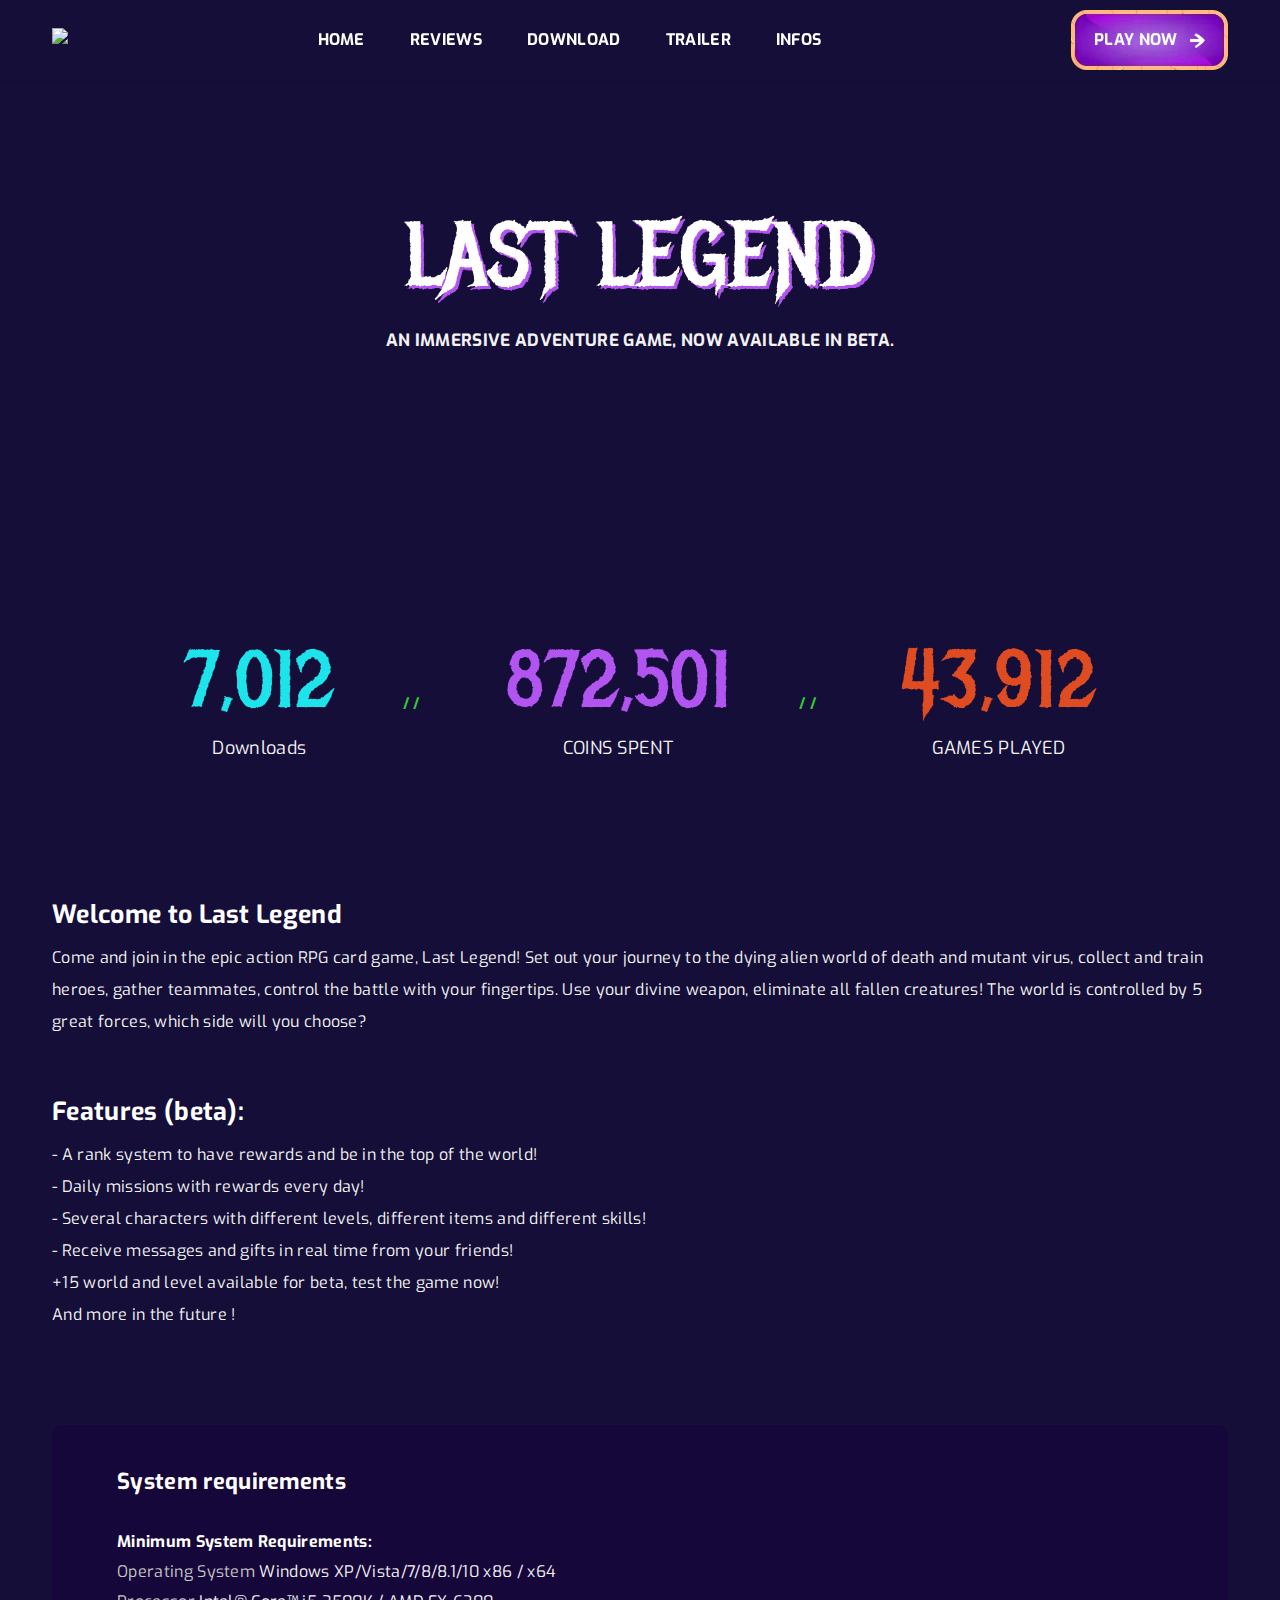
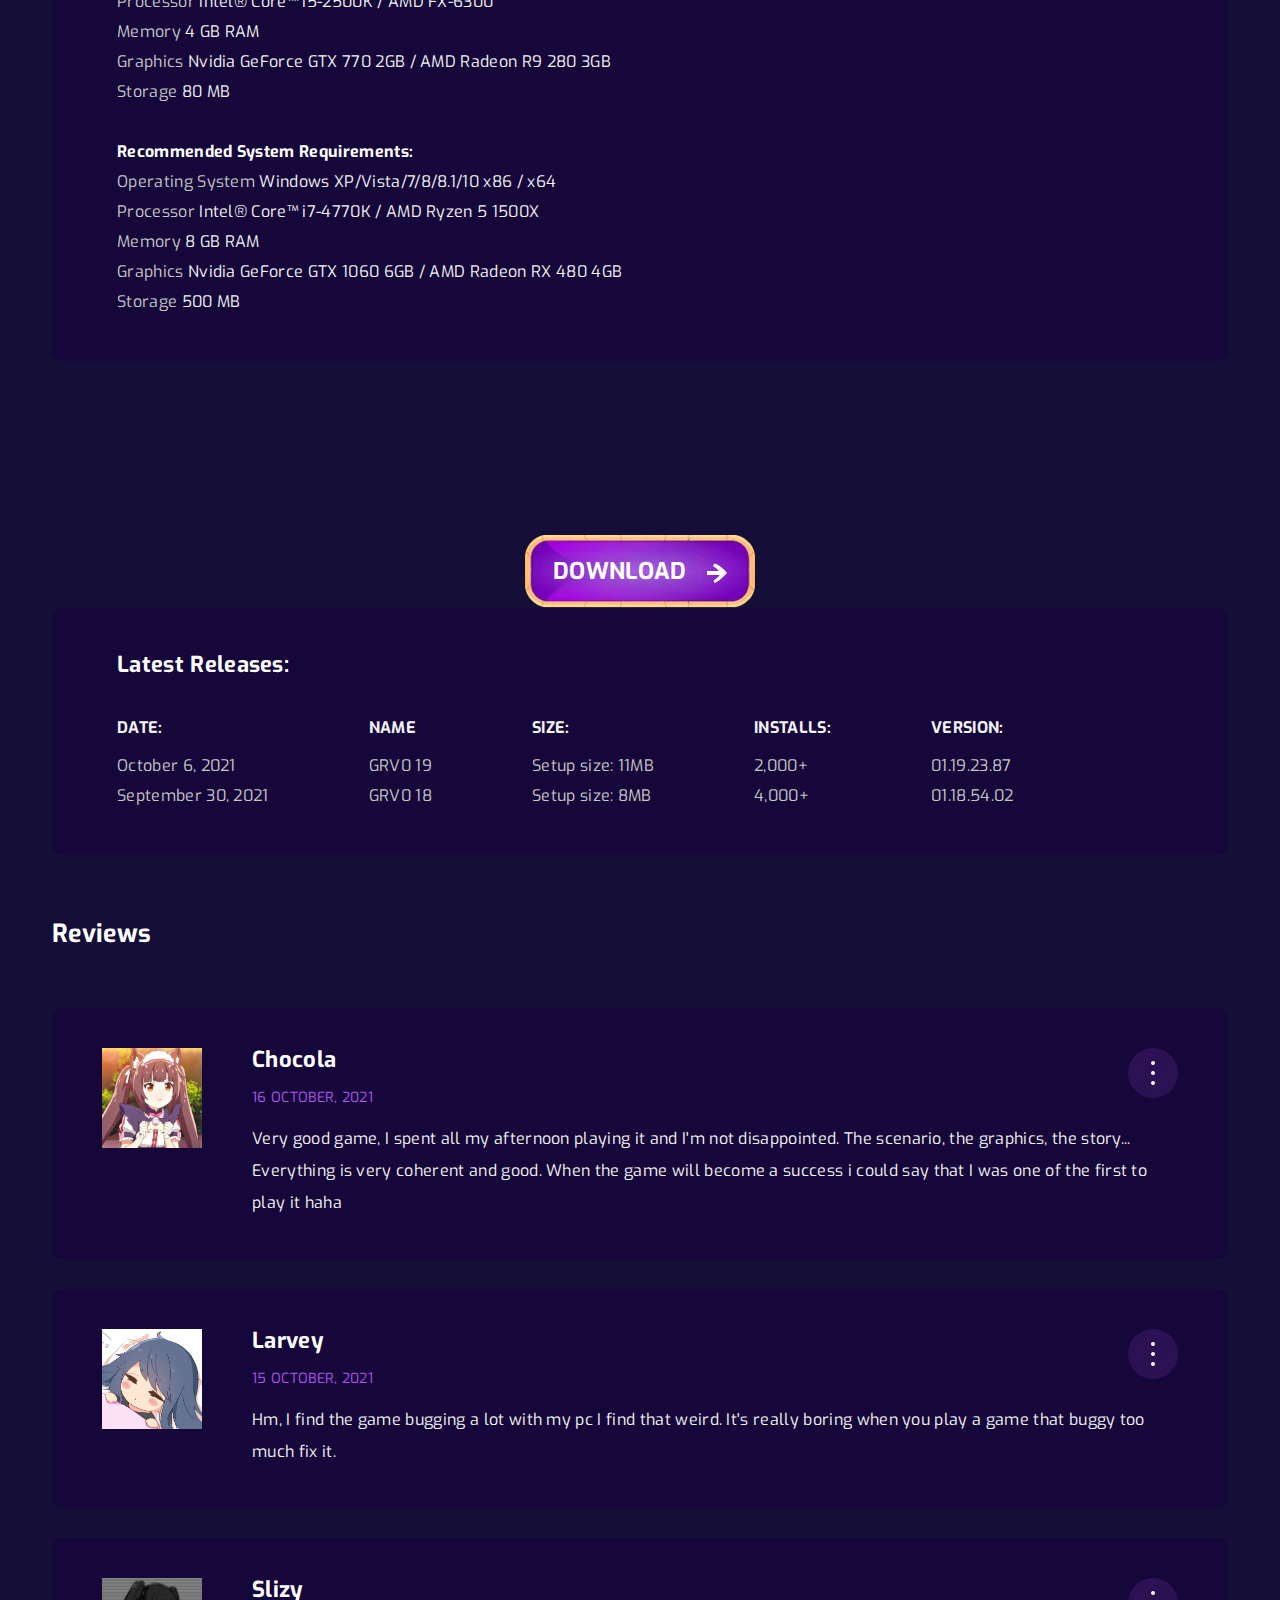
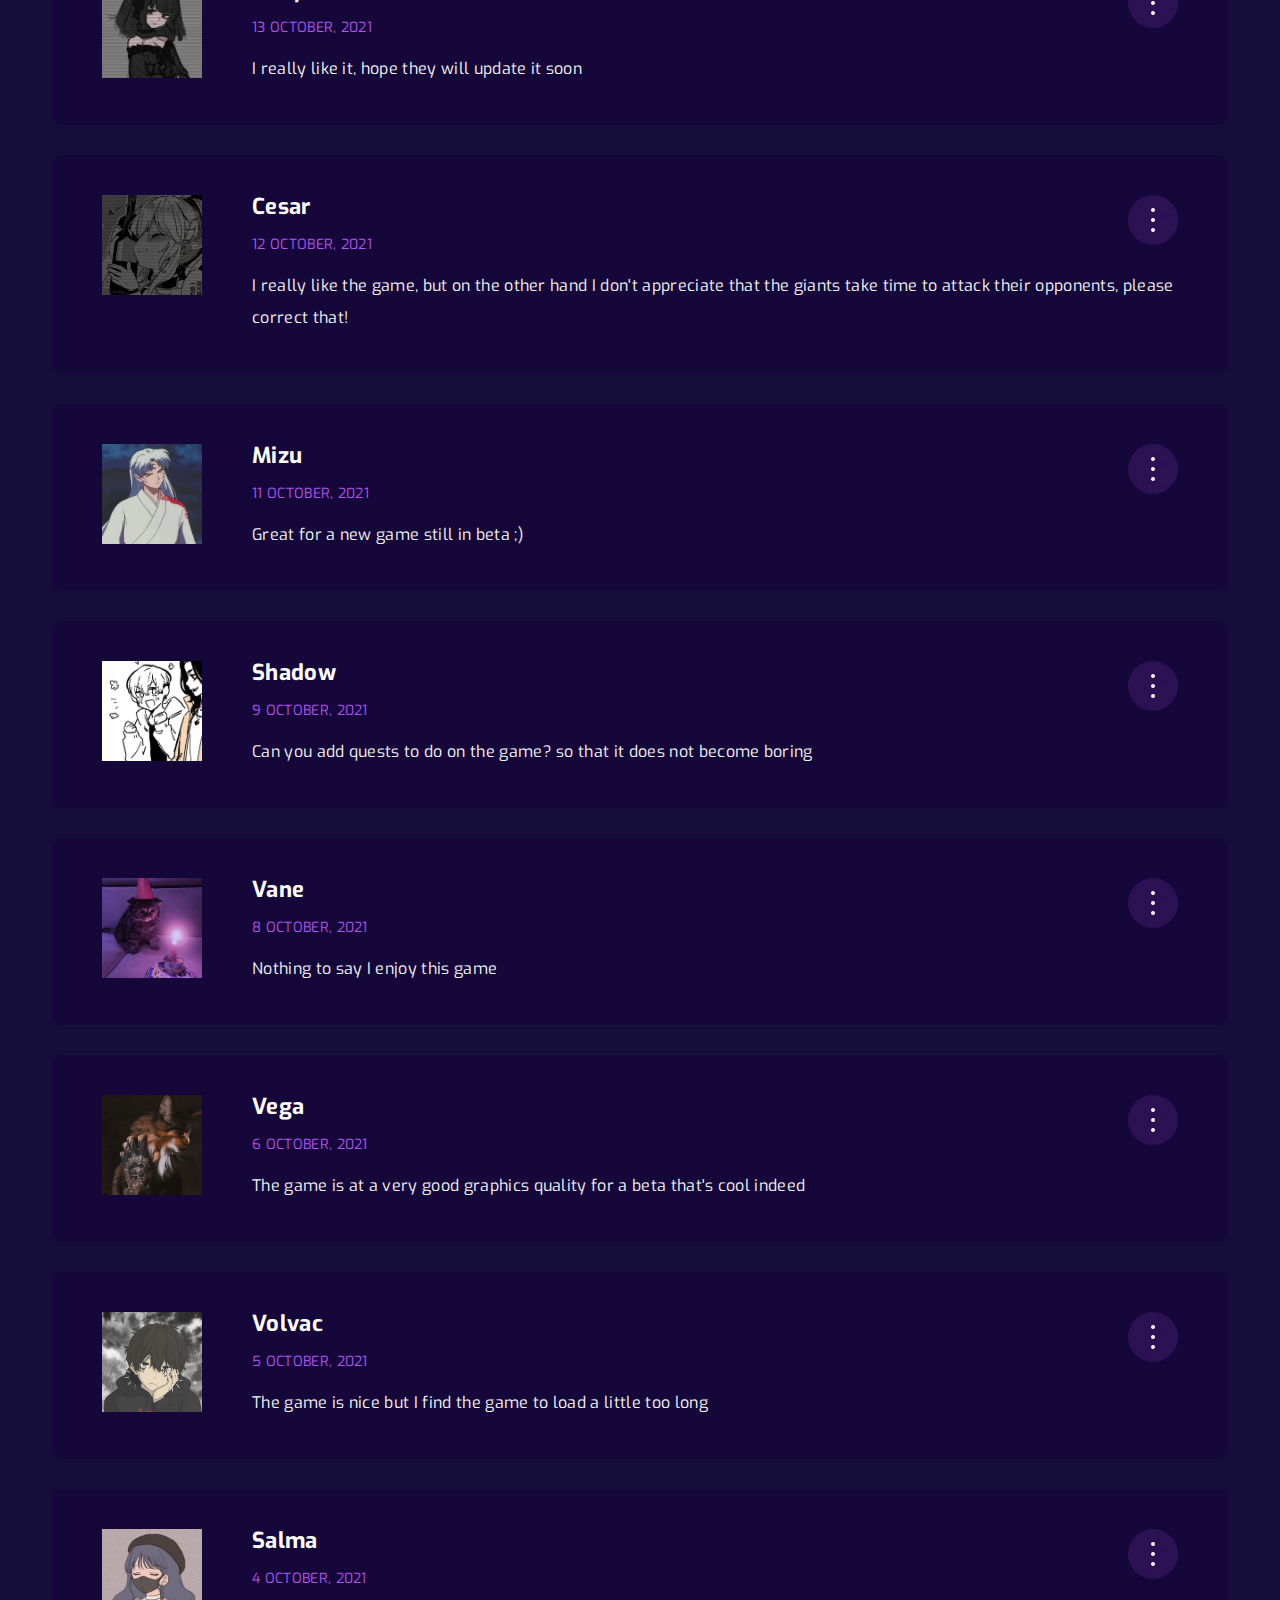
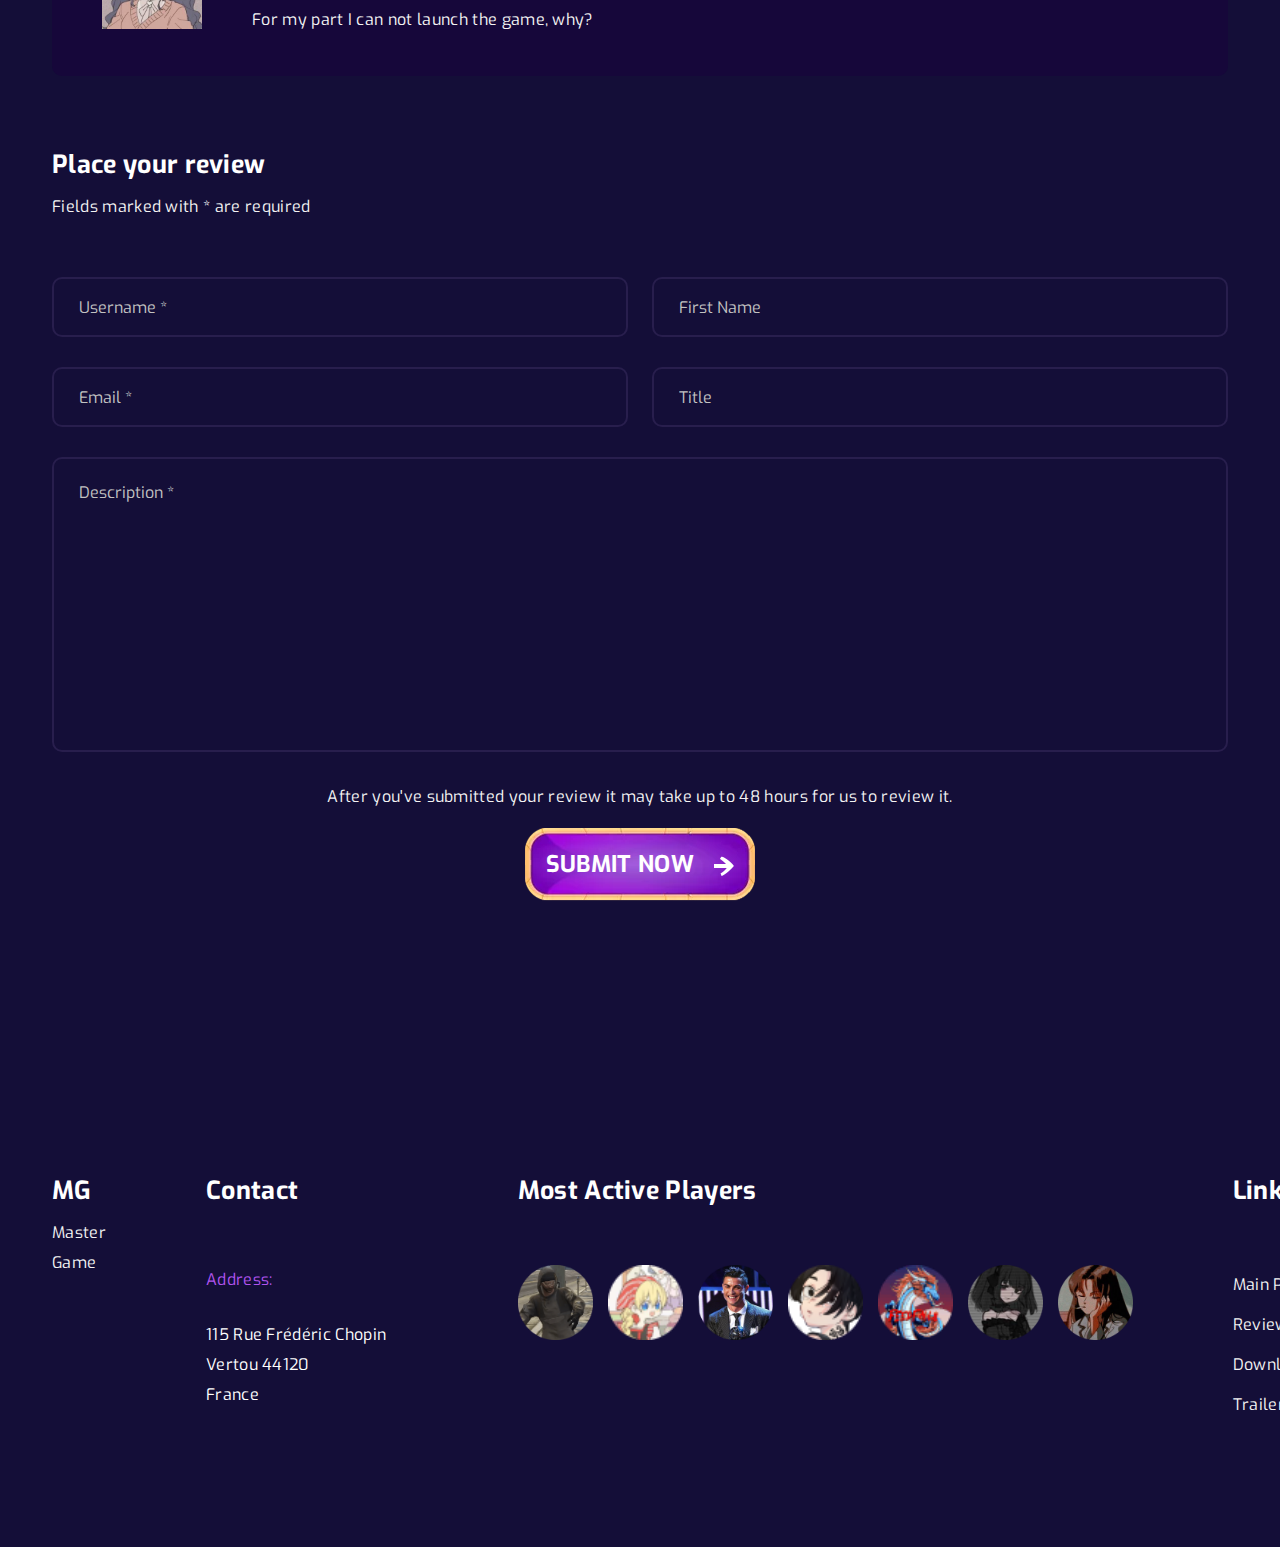
==== index.html @ 12b8ecf0 "new's commit" ====
﻿<html class="js sizes customelements history pointerevents postmessage webgl websockets cssanimations csscolumns csscolumns-width csscolumns-span csscolumns-fill csscolumns-gap csscolumns-rule csscolumns-rulecolor csscolumns-rulestyle csscolumns-rulewidth csscolumns-breakbefore csscolumns-breakafter csscolumns-breakinside flexbox picture srcset webworkers sizes customelements history pointerevents postmessage webgl websockets cssanimations csscolumns csscolumns-width csscolumns-span csscolumns-fill csscolumns-gap csscolumns-rule csscolumns-rulecolor csscolumns-rulestyle csscolumns-rulewidth csscolumns-breakbefore csscolumns-breakafter csscolumns-breakinside flexbox picture srcset webworkers sizes customelements history pointerevents postmessage webgl websockets cssanimations csscolumns csscolumns-width csscolumns-span csscolumns-fill csscolumns-gap csscolumns-rule csscolumns-rulecolor csscolumns-rulestyle csscolumns-rulewidth csscolumns-breakbefore csscolumns-breakafter csscolumns-breakinside flexbox picture srcset webworkers" lang="en"><head>
    <meta charset="utf-8">
    <meta http-equiv="x-ua-compatible" content="ie=edge">
    <title>Last Legend - Main Page</title>
    <meta name="description" content="Welcome to Last Legend
Come and join in the epic action RPG card game, Last Legend! Set out your journey to the dying alien world of death and mutant virus, collect and train heroes, gather teammates, control the battle with your fingertips. Use your divine weapon, eliminate all fallen creatures! The world is controlled by 5 great forces, which side will you choose?">
    <meta name="viewport" content="width=device-width, initial-scale=1">

    <meta property="og:image" content="https://media.discordapp.net/attachments/901832254320410654/902555908888997898/41d92d5fbb1b094a80dccaba1220e885.png">
    <link rel="shortcut icon" href="assets/img/last legend.png" type="image/png">
    <meta content="summary_large_image" name="twitter:card">
    <meta content="https://media.discordapp.net/attachments/901832254320410654/902555908888997898/41d92d5fbb1b094a80dccaba1220e885.png" property="twitter:image">
    <meta content="@CornLover" property="twitter:creator">
    <meta content="https://last-legend.com" name="twitter:url">

    <link rel="preconnect" href="https://fonts.googleapis.com/">
    <link rel="preconnect" href="https://fonts.gstatic.com/" crossorigin="">
    <link href="https://fonts.googleapis.com/css2?family=Exo:ital,wght@0,100;0,200;0,300;0,400;0,500;0,600;0,700;0,800;0,900;1,100;1,200;1,300;1,400;1,500;1,600;1,700;1,800;1,900&family=Metal+Mania&display=swap" rel="stylesheet">

    <link rel="stylesheet" href="assets\css\vendor\bootstrap.min.css">
    <link rel="stylesheet" href="assets\css\slick.css">
    <link rel="stylesheet" href="assets\css\icofont.min.css">
    <link rel="stylesheet" href="assets\css\animate.css">
    <link rel="stylesheet" href="assets\css\nice-select.css">
    <link rel="stylesheet" href="assets\css\magnific-popup.css">
    <link rel="stylesheet" href="assets\css\style.css">
</head>

<body class="body__bg" data-bgimg="assets/img/bg/body-bg2.webp" style="background-image: url(&quot;assets/img/bg/body-bg2.webp&quot;);">
   
  
     <!--offcanvas menu area start-->
     <div class="body_overlay">
                
    </div>
    <div class="offcanvas_menu">
        <div class="container">
            <div class="row">
                <div class="col-12">
                    <div class="offcanvas_menu_wrapper">
                        <div class="canvas_close">
                            <a href="javascript:void(0)"><i class="icofont-close"></i></a>  
                        </div>
                        <div id="menu" class="text-left ">
                            <ul class="offcanvas_main_menu">
                                <li class="menu-item-has-children active">
                                    <a href="index.html">Home</a>
                                </li>
                                <li class="menu-item-has-children active">
                                    <a href="index.html#reviews">Reviews</a>
                                </li>
                                <li class="menu-item-has-children active">
                                    <a href="index.html#download">Download</a>
                                </li>
                                <li class="menu-item-has-children active">
                                    <a href="index.html#trailer">Trailer</a>
                                </li>
                                <li class="menu-item-has-children active">
                                    <a href="index.html#footer">Contact Us</a>
                                </li>
                            </ul>
                        </div>
                    </div>
                </div>
            </div>
        </div>
    </div>
    <!--offcanvas menu area end-->

    <!--header area start-->
    <header class="header_section header_transparent sticky-header sticky">
        <div class="container">
            <div class="row">
                <div class="col-12">
                    <div class="main_header d-flex justify-content-between align-items-center">
                        <div class="header_logo">
                            <h3 class="sticky_none" href="index.html"><img src="https://media.discordapp.net/attachments/901832254320410654/902601889315708998/MG-logo-C8D5AAF597-seeklogo_1.png"></h3>
                        </div>
                        <!--main menu start-->
                        <div class="main_menu d-none d-lg-block"> 
                            <nav>  
                                <ul class="d-flex">
                                    <li><a href="index.html">Home</a></li> 
                                    <li><a href="index.html#reviews">Reviews</a></li> 
                                    <li><a href="index.html#download">Download</a></li> 
                                    <li><a href="index.html#trailer">Trailer</a></li> 
                                    <li><a href="index.html#footer">Infos</a></li>
                                </ul>  
                            </nav>
                        </div>
                        <!--main menu end-->
                        <div class="header_right_sidebar d-flex align-items-center">
                            <div class="sing_up_btn">
                                <a class="btn btn-link" href="index.html#download">PLAY NOW <img src="assets\img\icon\arrrow-icon2.webp" alt=""> </a>
                            </div>
                            <div class="canvas_open">
                                <a href="javascript:void(0)"><i class="icofont-navigation-menu"></i></a>
                            </div>
                        </div>
                    </div>
                </div>
            </div>
        </div>
    </header>
    <!--header area end-->

    <!-- breadcrumbs area start -->
    <div class="breadcrumbs_aree breadcrumbs_bg mb-140" data-bgimg="https://last-legend.com/assets/img/others/breadcrumbs-bg.webp" style="background-image: url(&quot;assets/img/others/breadcrumbs-bg.webp&quot;);">
        <div class="container">
            <div class="row">
                <div class="col-12">
                    <div class="breadcrumbs_text text-center">
                        <h1>Last Legend</h1>
                        <ul class="d-flex justify-content-center">
                            <li><p>An immersive adventure game, now available in beta.</p></li>
                        </ul>
                    </div>
                </div>
            </div>
        </div>
    </div>
    <!-- breadcrumbs area end -->
    
    <!-- page wrapper start -->
    <div class="page_wrapper">
        <!-- counterup section start -->
        <section class="counterup_section mb-130">
            <div class="container">
                <div class="row">
                    <div class="col-12">
                        <div class="counterup_inner d-flex justify-content-center">
                            <div class="single_counterup one">
                                <div class="counterup_text">
                                    <h2 class="counterup color2">7,012</h2>
                                    <span>Downloads</span>
                                </div>
                            </div>
                            <div class="single_counterup three">
                                <div class="counterup_text">
                                    <h2 class="counterup color4">872,501</h2>
                                    <span>COINS SPENT</span>
                                </div>
                            </div>
                            <div class="single_counterup two">
                                <div class="counterup_text">
                                    <h2 class="counterup color3">43,912</h2>
                                    <span>GAMES PLAYED</span>
                                </div>
                            </div>
                        </div>
                    </div>
                </div>
            </div>
        </section>
        <!-- counterup section end -->
        <!--game details section area start-->
        <section class="game_details_section mb-125">
            <div class="container">
                <div class="row">
                    <div class="col-12">
                        <div class="game_details_inner">
                            <div class="game_details_content top">
                                <h3 class="game_details_title">Welcome to Last Legend</h3>
                                <div class="game_details_desc">
                                    <p>Come and join in the epic action RPG card game, Last Legend! Set out your journey to the dying alien world of death and mutant virus, collect and train heroes, gather teammates, control the battle with your fingertips. Use your divine weapon, eliminate all fallen creatures! The world is controlled by 5 great forces, which side will you choose?
                                    </p>
                                    <br><h3>Features (beta):</h3>
                                        <p>
                                        - A rank system to have rewards and be in the top of the world! <br>
                                        
                                        - Daily missions with rewards every day! <br>
                                        
                                        - Several characters with different levels, different items and different skills! <br>
                                        
                                        - Receive messages and gifts in real time from your friends! <br>
                                        
                                        +15 world and level available for beta, test the game now! <br>
                                        
                                        And more in the future !<br></p>
                                    
                                </div>
                            </div>
                            
                        

                            <div class="game_details_content bottom">
                                
                                
                                <div id="trailer" class="comments_title">
                                <div class="game_details_content_step">
                                    <div class="gam_additional_information">
                                        <h3 class="additional_information_title">System requirements</h3>
                                    <div class="additional_information_text">
                                        <b>Minimum System Requirements:</b><p>
                                            <span>Operating System  </span>       Windows XP/Vista/7/8/8.1/10 x86 / x64<br>
                                            <span>Processor </span>      Intel® Core™ i5-2500K / AMD FX-6300<br>
                                            <span>Memory    </span>     4 GB RAM<br>
                                            <span>Graphics  </span>       Nvidia GeForce GTX 770 2GB / AMD Radeon R9 280 3GB<br>
                                            <span>Storage   </span>        80 MB<br></p>   
                                    </div><br>
                                    <div id="download" class="additional_information_text">
                                        <b>Recommended System Requirements:</b><p>
                                            <span>Operating System  </span>       Windows XP/Vista/7/8/8.1/10 x86 / x64<br>
                                            <span>Processor </span>      Intel® Core™ i7-4770K / AMD Ryzen 5 1500X<br>
                                            <span>Memory    </span>     8 GB RAM<br>
                                            <span>Graphics  </span>       Nvidia GeForce GTX 1060 6GB / AMD Radeon RX 480 4GB<br>
                                            <span>Storage   </span>        500 MB<br></p>   
                                    </div>
                                </div>
                            </div>
                        </div>

        <!-- gaming video section start -->
        <section class="gaming_video_section mb-118 wow fadeInUp" data-wow-delay="0.1s" data-wow-duration="1.1s" style="visibility: visible; animation-duration: 1.1s; animation-delay: 0.1s; animation-name: fadeInUp;">
            <div class="container">
                <div class="row">
                    <div class="col-12">
                        <div class="gaming_video_inner slick_navigation slick__activation slick-initialized slick-slider" data-slick="{
                            &quot;slidesToShow&quot;: 1,
                            &quot;slidesToScroll&quot;: 1,
                            &quot;arrows&quot;: true,
                            &quot;dots&quot;: false,
                            &quot;autoplay&quot;: false,
                            &quot;speed&quot;: 300,
                            &quot;infinite&quot;: true ,  
                            &quot;responsive&quot;:[ 
                            {&quot;breakpoint&quot;:500, &quot;settings&quot;: { &quot;slidesToShow&quot;: 1 } }  
                            ]                                                     
                        }"><div class="slick-list draggable"><div class="slick-track" style="opacity: 1; width: 1128px; transform: translate3d(0px, 0px, 0px);"><div class="slick-slide slick-current slick-active" data-slick-index="0" aria-hidden="false" style="width: 1128px;"><div><div class="gaming_video_thumb" style="width: 100%; display: inline-block;">
                                <img src="assets/img/bg/banner_legends.png" alt="">
                                <div class="gaming_video_paly_icon">
                                    <a class="video_popup" href="https://www.youtube.com/watch?v=NlqfMZGLpb4" tabindex="0"><img src="assets/img/others/play-btn.webp" alt=""></a>
                                </div>
                                <div class="live_streaming_text">
                                    <h3>Watch The Trailer</h3>
                                </div>
                            </div></div></div></div></div></div>
                </div>
            </div>
        </div></section>
        <!-- gaming video section end -->

        <ul class="d-flex justify-content-center">
            <div class="start_now_btn">
                <a class="btn btn-link" href="assets/download/InfinitysWorld_1.0.zip">DOWNLOAD <img src="assets\img\icon\arrrow-icon.webp" alt=""> </a>
            </div>
        </ul>     
                            
                            </div>
                            <div class="gam_additional_information">
                                <h3 class="additional_information_title">Latest Releases:</h3>
                                <div class="gam_additional_inner d-flex ">
                                    <div class="additional_information_text">
                                        <h4>Date:</h4>
                                        <span>October 6, 2021</span><br>
                                        <span>September 30, 2021</span>
                                    </div>
                                    <div class="additional_information_text">
                                        <h4>Name</h4>
                                        <span>GRV0 19</span><br>
                                        <span>GRV0 18</span>
                                    </div>
                                    <div class="additional_information_text">
                                        <h4>Size:</h4>
                                        <span>Setup size: 11MB</span><br>
                                        <span>Setup size: 8MB</span>
                                    </div>
                                    <div class="additional_information_text">
                                        <h4>Installs:</h4>
                                        <span>2,000+</span><br>
                                        <span>4,000+</span>
                                    </div>
                                    <div class="additional_information_text">
                                        <h4>Version:</h4>
                                        <span>01.19.23.87</span><br>
                                        <span>01.18.54.02</span>
                                    </div>
                                </div>
                            </div>
                        </div>
                        <div class="blog_comment_wrapper match_details_comment">
                            <div class="comments_box">
                                <div id="reviews" class="comments_title">
                                    <h3>Reviews</h3>
                                </div>
                                <div class="comment_list d-flex">
                                    <div class="comment_thumb">
                                        <img src="assets\img\Chocola.png" alt="">
                                    </div>
                                    <div class="comment_content">
                                        <a href="index.html#"> <img src="assets\img\others\dot-button.webp" alt=""> </a>
                                        <h3>Chocola</h3>
                                            <span>16 October, 2021</span>
                                        <p>Very good game, I spent all my afternoon playing it and I'm not disappointed. The scenario, the graphics, the story... Everything is very coherent and good. When the game will become a success i could say that I was one of the first to play it haha </p>
                                    </div>
                                </div>
                                <div class="comment_list d-flex">
                                    <div class="comment_thumb">
                                        <img src="assets\img\Larvey.png" alt="">
                                    </div>
                                    <div class="comment_content">
                                        <a href="index.html#"> <img src="assets\img\others\dot-button.webp" alt=""> </a>
                                        <h3>Larvey</h3>
                                            <span>15 October, 2021</span>
                                        <p>Hm, I find the game bugging a lot with my pc I find that weird. It's really boring when you play a game that buggy too much fix it.</p>
                                    </div>
                                </div>
                                <div class="comment_list d-flex">
                                    <div class="comment_thumb">
                                        <img src="assets\img\Slizy.png" alt="">
                                    </div>
                                    <div class="comment_content">
                                        <a href="index.html#"> <img src="assets\img\others\dot-button.webp" alt=""> </a>
                                        <h3>Slizy</h3>
                                            <span>13 October, 2021</span>
                                        <p>I really like it, hope they will update it soon</p>
                                    </div>
                                </div>
                                <div class="comment_list d-flex">
                                    <div class="comment_thumb">
                                        <img src="assets\img\Cesar.png" alt="">
                                    </div>
                                    <div class="comment_content">
                                        <a href="index.html#"> <img src="assets\img\others\dot-button.webp" alt=""> </a>
                                        <h3>Cesar</h3>
                                            <span>12 October, 2021</span>
                                        <p>I really like the game, but on the other hand I don't appreciate that the giants take time to attack their opponents, please correct that!</p>
                                    </div>
                                </div>
                                <div class="comment_list d-flex">
                                    <div class="comment_thumb">
                                        <img src="assets\img\Mizu.png" alt="">
                                    </div>
                                    <div class="comment_content">
                                        <a href="index.html#"> <img src="assets\img\others\dot-button.webp" alt=""> </a>
                                        <h3>Mizu</h3>
                                            <span>11 October, 2021</span>
                                        <p>Great for a new game still in beta ;)</p>
                                    </div>
                                </div>
                                <div class="comment_list d-flex">
                                    <div class="comment_thumb">
                                        <img src="assets\img\Shadow.png" alt="">
                                    </div>
                                    <div class="comment_content">
                                        <a href="index.html#"> <img src="assets\img\others\dot-button.webp" alt=""> </a>
                                        <h3>Shadow</h3>
                                            <span>9 October, 2021</span>
                                        <p>Can you add quests to do on the game? so that it does not become boring</p>
                                    </div>
                                </div>
                                <div class="comment_list d-flex">
                                    <div class="comment_thumb">
                                        <img src="assets\img\Vane.png" alt="">
                                    </div>
                                    <div class="comment_content">
                                        <a href="index.html#"> <img src="assets\img\others\dot-button.webp" alt=""> </a>
                                        <h3>Vane</h3>
                                            <span>8 October, 2021</span>
                                        <p>Nothing to say I enjoy this game</p>
                                    </div>
                                </div>
                                <div class="comment_list d-flex">
                                    <div class="comment_thumb">
                                        <img src="assets\img\Vega.png" alt="">
                                    </div>
                                    <div class="comment_content">
                                        <a href="index.html#"> <img src="assets\img\others\dot-button.webp" alt=""> </a>
                                        <h3>Vega</h3>
                                            <span>6 October, 2021</span>
                                        <p>The game is at a very good graphics quality for a beta that's cool indeed</p>
                                    </div>
                                </div>
                                <div class="comment_list d-flex">
                                    <div class="comment_thumb">
                                        <img src="assets\img\Volvac.png" alt="">
                                    </div>
                                    <div class="comment_content">
                                        <a href="index.html#"> <img src="assets\img\others\dot-button.webp" alt=""> </a>
                                        <h3>Volvac</h3>
                                            <span>5 October, 2021</span>
                                        <p>The game is nice but I find the game to load a little too long</p>
                                    </div>
                                </div>
                                <div class="comment_list d-flex">
                                    <div class="comment_thumb">
                                        <img src="assets\img\Salma.png" alt="">
                                    </div>
                                    <div class="comment_content">
                                        <a href="index.html#"> <img src="assets\img\others\dot-button.webp" alt=""> </a>
                                        <h3>Salma</h3>
                                            <span>4 October, 2021</span>
                                        <p>For my part I can not launch the game, why?</p>
                                    </div>
                                </div>
                            </div>
                            <div class="comments_form">
                                <div class="comments_title">
                                    <h3>Place your review</h3>
                                    <p>Fields marked with * are required</p>
                                </div>
                                <div class="comments_form_inner">
                                    <form action="index.html#">
                                        <div class="row">
                                            <div class="col-lg-6 col-md-6">
                                                <div class="comments_form_input">
                                                    <input placeholder="Username *" type="text">
                                                </div>
                                            </div>
                                            <div class="col-lg-6 col-md-6">
                                                <div class="comments_form_input">
                                                    <input placeholder="First Name" type="text">
                                                </div>
                                            </div> 
                                            <div class="col-lg-6 col-md-6">
                                                <div class="comments_form_input">
                                                    <input placeholder="Email *" type="text">
                                                </div>
                                            </div>
                                            <div class="col-lg-6 col-md-6">
                                                <div class="comments_form_input">
                                                    <input placeholder="Title" type="text">
                                                </div>
                                            </div>
                                            <div class="col-12">
                                                <div class="comments_form_input">
                                                    <textarea placeholder="Description *"></textarea>
                                                </div>
                                            </div> 
                                        </div>
                                        <div class="comments_submit_btn text-center">
                                            <p>After you've submitted your review it may take up to 48 hours for us to review it.</p>
                                            <a class="btn btn-link" href="https://gmail.com">SUBMIT NOW <img src="assets\img\icon\arrrow-icon.webp" alt=""> </a>
                                        </div>
                                    </form> 
                                </div>  
                            </div>   
                        </div> 

                    </div>
                </div>
            </div>
        </section>
        <!--game details section area end-->

        

        <!-- gaming update section start -->
        <section class="gaming_update_section">
            <div class="container">
                <div class="row">
                    
                    </div>
                </div>
            </section></div>
        
        <!-- gaming update section end -->

    
    <!-- page wrapper end -->

    <!--footer area start-->
    <footer id="footer" class="footer_widgets">
        <div class="main_footer">
            <div class="container">
                <div class="row">
                    <div class="col-12">
                        <div class="main_footer_inner d-flex">
                            <div class="footer_widget_list">
                                <div class="footer_logo">
                                    <h3 href="#">MG</h3>
                                    <p>Master Game</p>
                                </div>
                            </div>
                            <div class="footer_widget_list contact">
                                <h3>Contact</h3>
                                <div class="footer_contact_info_list">
                                    <span>Address:</span>
                                    <p></p>115 Rue Frédéric Chopin<br>
                                    Vertou 44120<br>
                                    France
                                    <p></p>
                                </div>
                            </div>
                            <div class="footer_widget_list">
                                <h3>Most Active Players</h3>
                                <div class="footer_winners_gallery">
                                    <div class="footer_winners_list d-flex">
                                        <div class="footer_winners_thumb">
                                            <a href="index-1.html"><img src="assets\img\Active\Franky.png" alt=""></a>
                                        </div>
                                        <div class="footer_winners_thumb">
                                            <a href="index-1.html"><img src="assets\img\Active\Lyxse.png" alt=""></a>
                                        </div>
                                        <div class="footer_winners_thumb">
                                            <a href="index-1.html"><img src="assets\img\Active\Ronald.png" alt=""></a>
                                        </div>
                                        <div class="footer_winners_thumb">
                                            <a href="index-1.html"><img src="assets\img\Active\SamP.png" alt=""></a>
                                        </div>
                                        <div class="footer_winners_thumb">
                                            <a href="index-1.html"><img src="assets\img\Active\Skyler.png" alt=""></a>
                                        </div>
                                        <div class="footer_winners_thumb">
                                            <a href="index-1.html"><img src="assets\img\Active\Slizy.png" alt=""></a>
                                        </div>
                                        <div class="footer_winners_thumb">
                                            <a href="index-1.html"><img src="assets\img\Active\Weak.png" alt=""></a>
                                        </div>
                                    </div>
                                    
                                </div>
                            </div>
                            <div class="footer_widget_list footer_list_menu">
                                <h3>Links</h3>
                                <div class="footer_menu">
                                    <ul>
                                        <li><a href="index-1.html">Main Page</a></li>
                                        <li><a href="index-1.html#reviews">Reviews</a></li>
                                        <li><a href="index-1.html#download">Downloads</a></li>
                                        <li><a href="index-1.html#trailer">Trailer</a></li>
                                    </ul>
                                </div>
                            </div>
                        </div>
                    </div> 
                </div>
            </div>
        </div>
    </footer>
    <!--footer area end-->

   
<!-- JS
============================================ -->
<!--modernizr min js here-->
<script src="assets\js\vendor\modernizr-3.7.1.min.js"></script>

<!-- Vendor JS -->
<script src="assets\js\vendor\jquery-3.6.0.min.js"></script>
<script src="assets\js\vendor\jquery-migrate-3.3.2.min.js"></script>
<script src="assets\js\vendor\popper.js"></script>
<script src="assets\js\vendor\bootstrap.min.js"></script>
<script src="assets\js\slick.min.js"></script>
<script src="assets\js\wow.min.js"></script>
<script src="assets\js\jquery.nice-select.js"></script>
<script src="assets\js\jquery.magnific-popup.min.js"></script>
<script src="assets\js\jquery.counterup.min.js"></script>
<script src="assets\js\jquery-waypoints.js"></script>
<script src="assets\js\ajax-mail.js"></script>

<!-- Main JS -->
<script src="assets\js\main.js"></script>






</body></html>
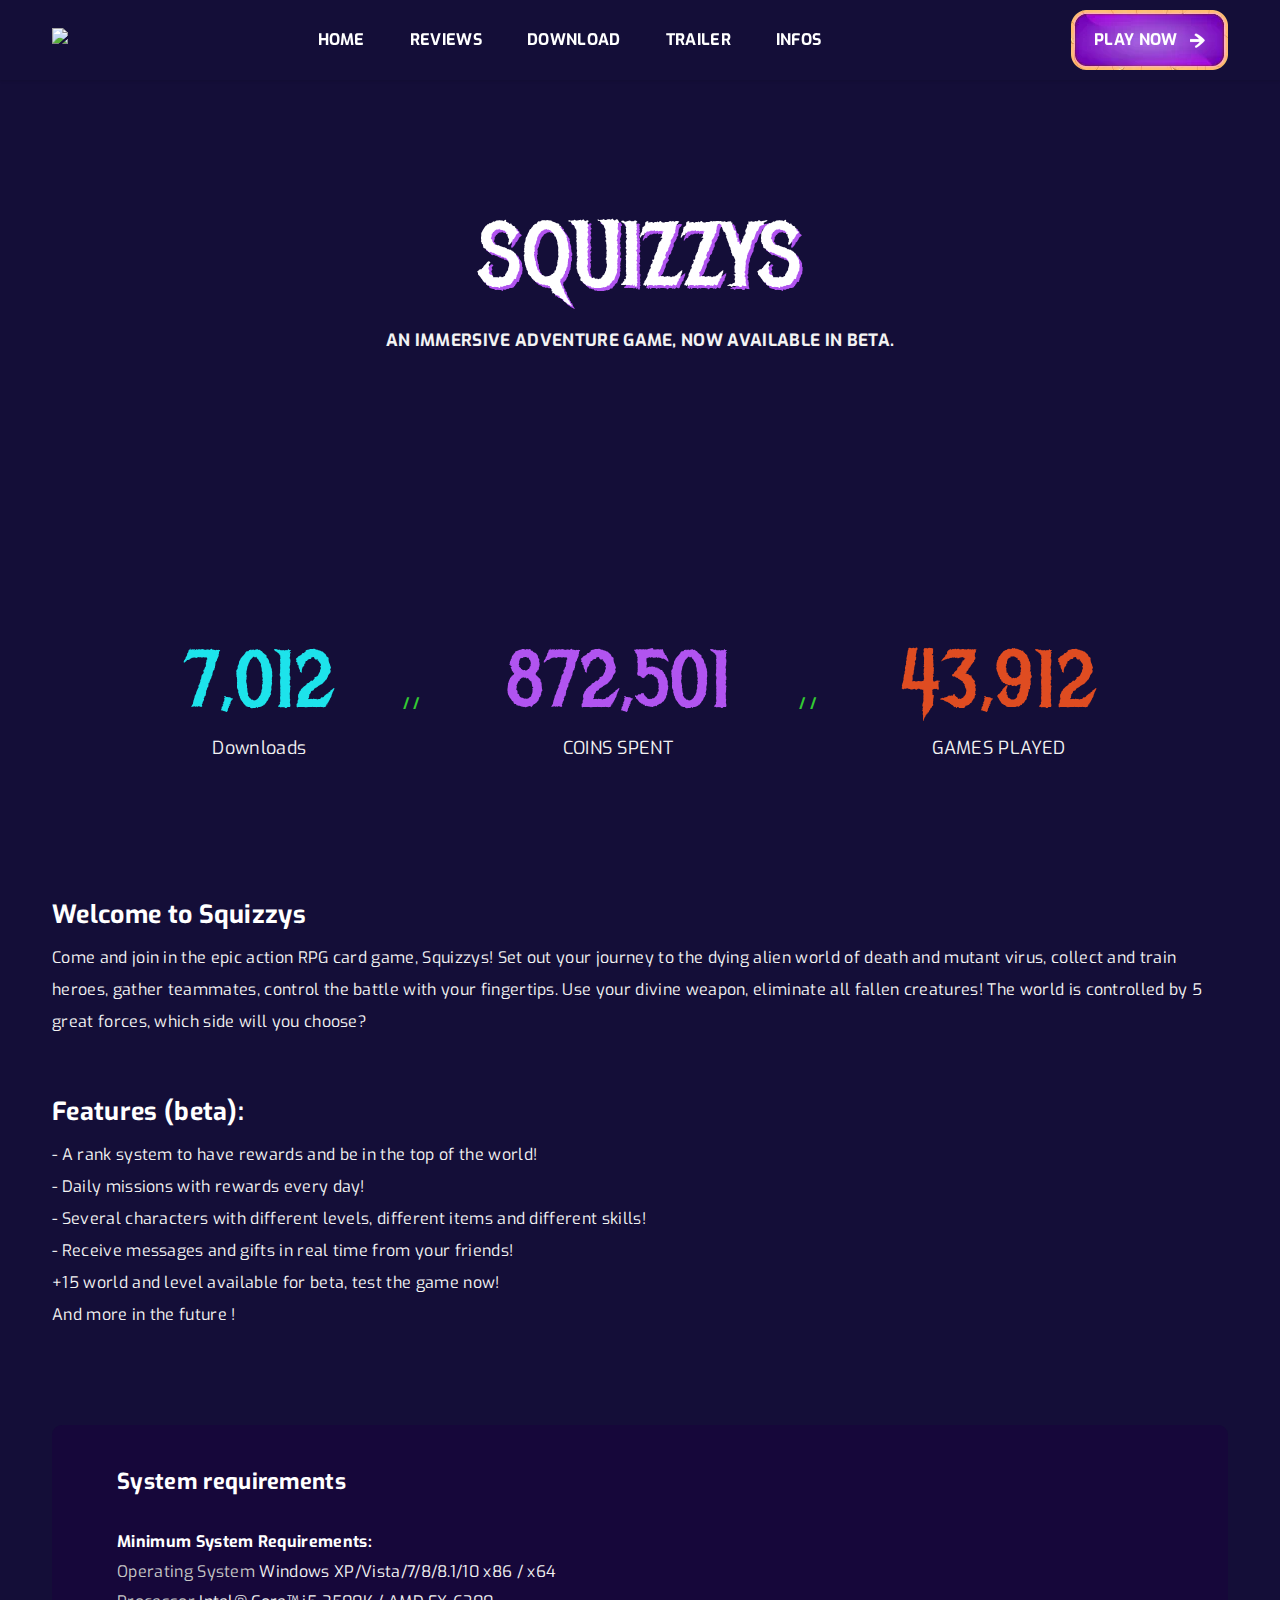
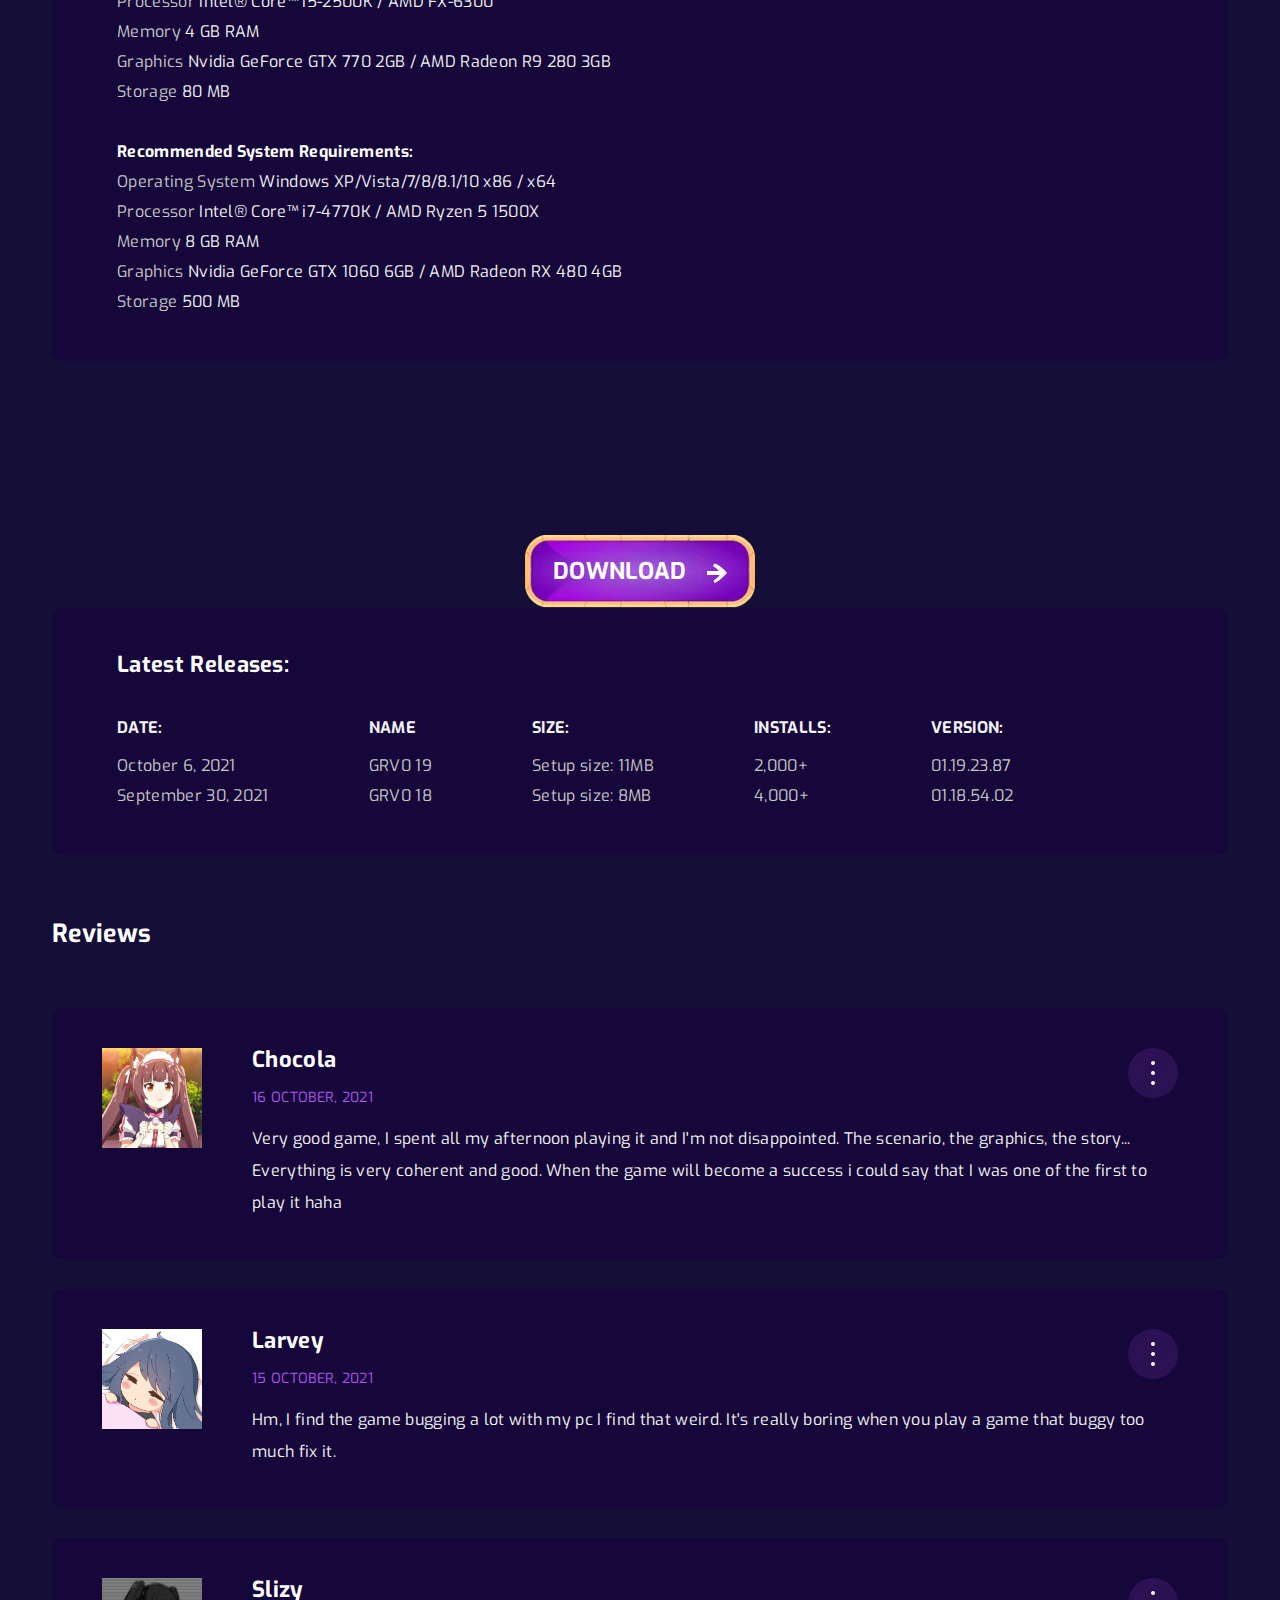
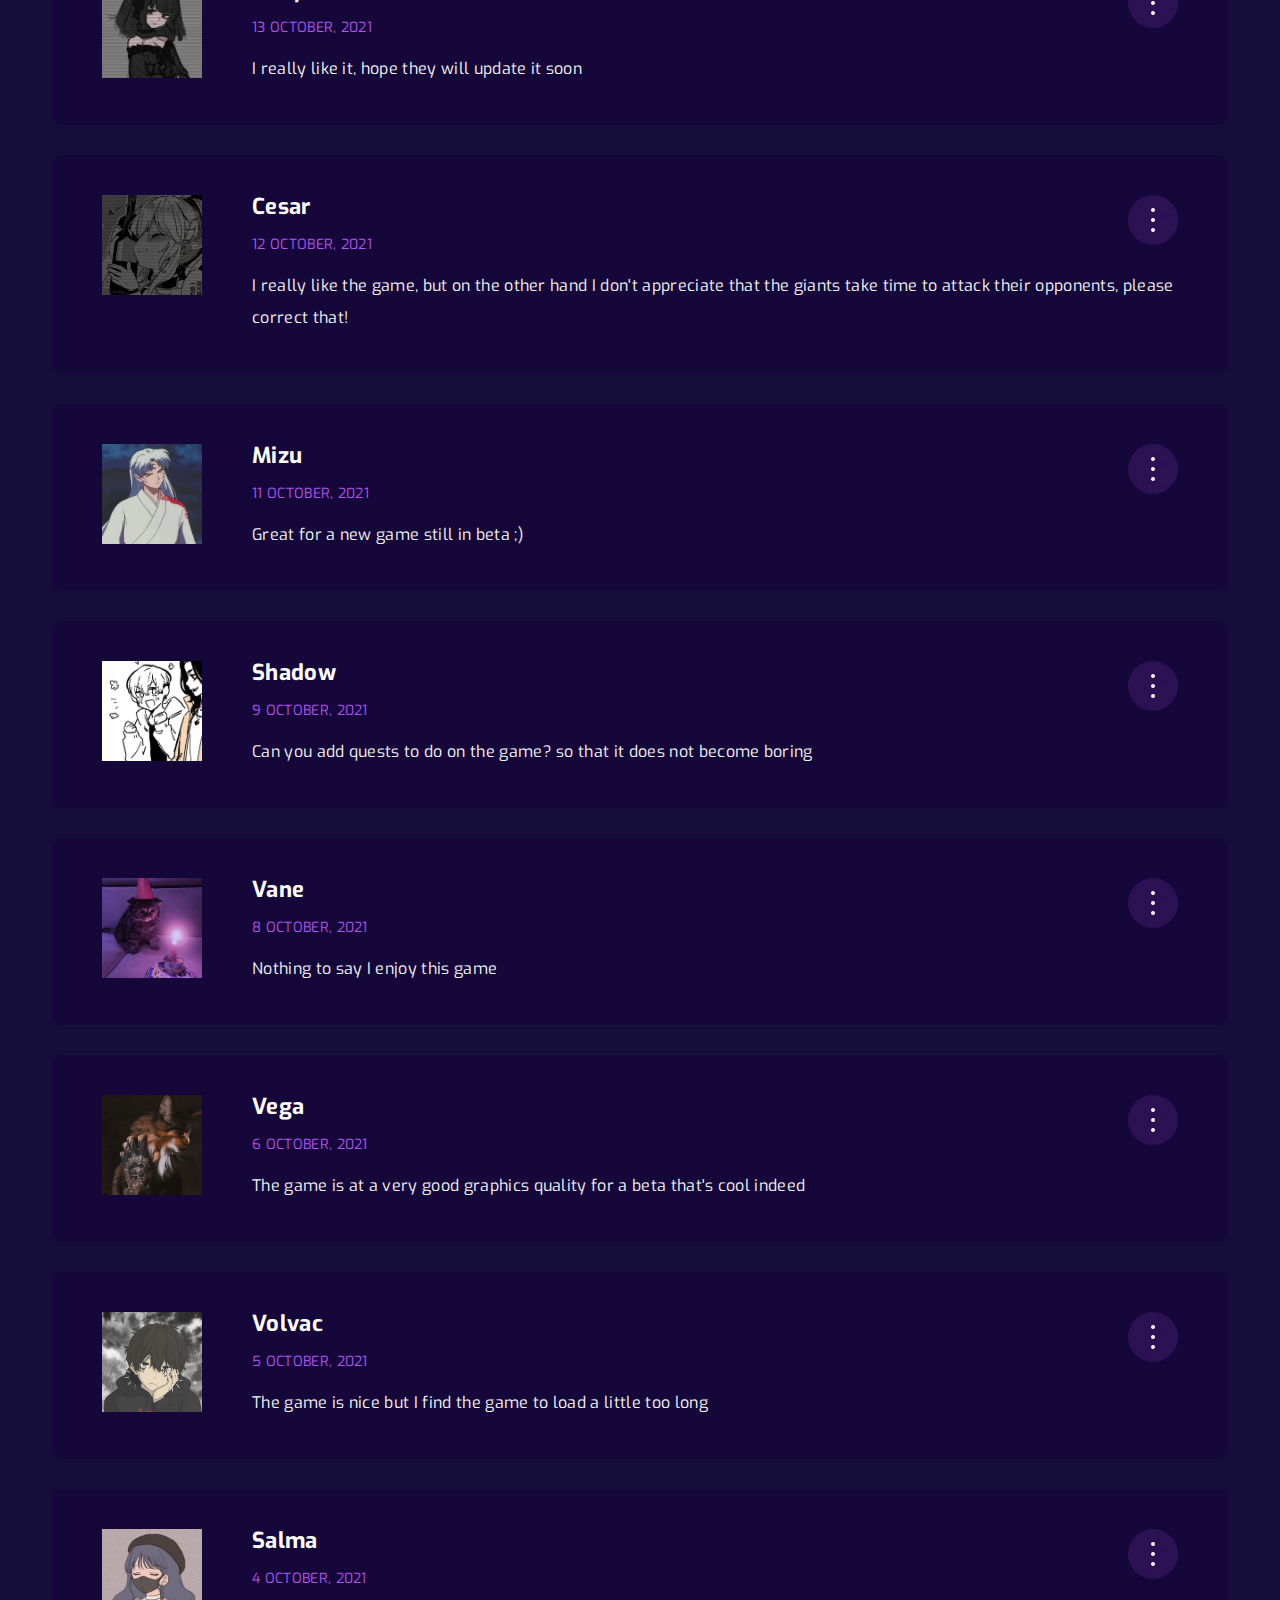
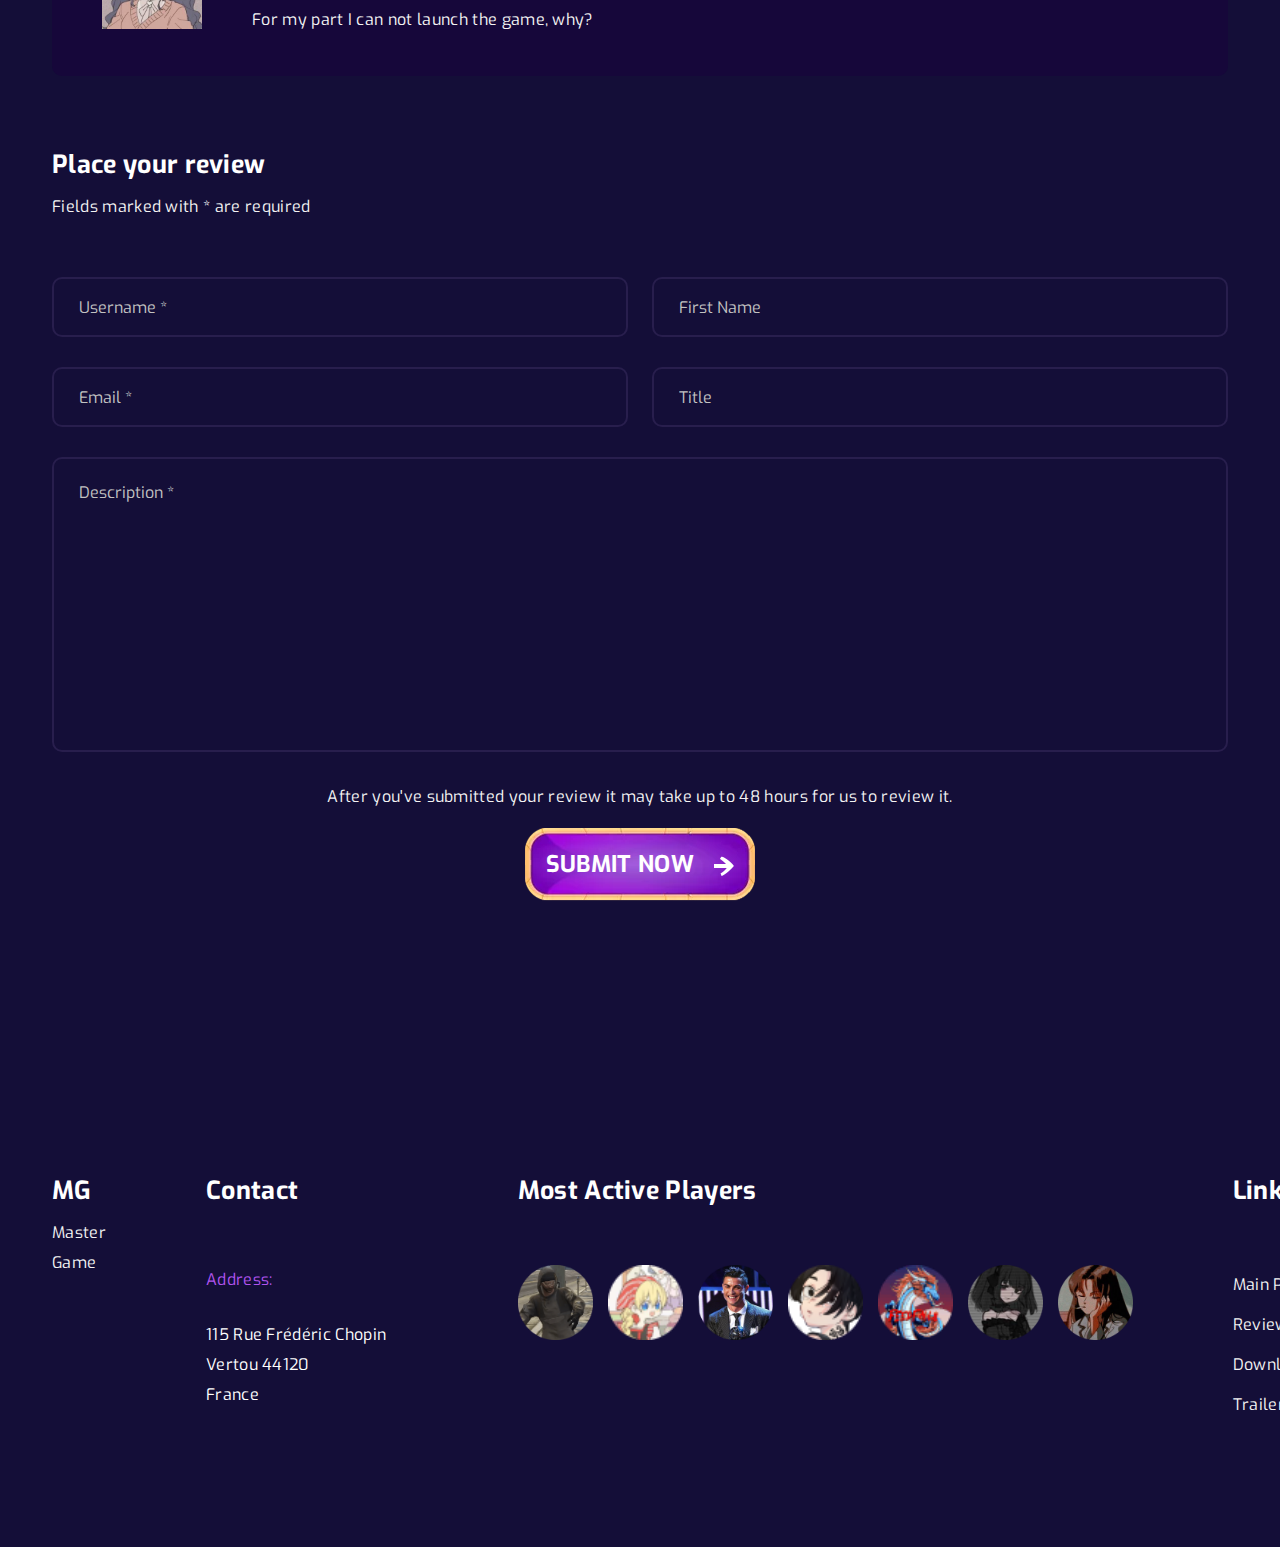
==== commit 4273152a: "Update index.html" ====
--- a/index.html
+++ b/index.html
@@ -1,9 +1,9 @@
 ﻿<html class="js sizes customelements history pointerevents postmessage webgl websockets cssanimations csscolumns csscolumns-width csscolumns-span csscolumns-fill csscolumns-gap csscolumns-rule csscolumns-rulecolor csscolumns-rulestyle csscolumns-rulewidth csscolumns-breakbefore csscolumns-breakafter csscolumns-breakinside flexbox picture srcset webworkers sizes customelements history pointerevents postmessage webgl websockets cssanimations csscolumns csscolumns-width csscolumns-span csscolumns-fill csscolumns-gap csscolumns-rule csscolumns-rulecolor csscolumns-rulestyle csscolumns-rulewidth csscolumns-breakbefore csscolumns-breakafter csscolumns-breakinside flexbox picture srcset webworkers sizes customelements history pointerevents postmessage webgl websockets cssanimations csscolumns csscolumns-width csscolumns-span csscolumns-fill csscolumns-gap csscolumns-rule csscolumns-rulecolor csscolumns-rulestyle csscolumns-rulewidth csscolumns-breakbefore csscolumns-breakafter csscolumns-breakinside flexbox picture srcset webworkers" lang="en"><head>
     <meta charset="utf-8">
     <meta http-equiv="x-ua-compatible" content="ie=edge">
-    <title>Last Legend - Main Page</title>
-    <meta name="description" content="Welcome to Last Legend
-Come and join in the epic action RPG card game, Last Legend! Set out your journey to the dying alien world of death and mutant virus, collect and train heroes, gather teammates, control the battle with your fingertips. Use your divine weapon, eliminate all fallen creatures! The world is controlled by 5 great forces, which side will you choose?">
+    <title>Squizzys - Main Page</title>
+    <meta name="description" content="Welcome to Squizzys
+Come and join in the epic action RPG card game, Squizzys! Set out your journey to the dying alien world of death and mutant virus, collect and train heroes, gather teammates, control the battle with your fingertips. Use your divine weapon, eliminate all fallen creatures! The world is controlled by 5 great forces, which side will you choose?">
     <meta name="viewport" content="width=device-width, initial-scale=1">
 
     <meta property="og:image" content="https://media.discordapp.net/attachments/901832254320410654/902555908888997898/41d92d5fbb1b094a80dccaba1220e885.png">
@@ -110,7 +110,7 @@
             <div class="row">
                 <div class="col-12">
                     <div class="breadcrumbs_text text-center">
-                        <h1>Last Legend</h1>
+                        <h1>Squizzys</h1>
                         <ul class="d-flex justify-content-center">
                             <li><p>An immersive adventure game, now available in beta.</p></li>
                         </ul>
@@ -160,9 +160,9 @@
                     <div class="col-12">
                         <div class="game_details_inner">
                             <div class="game_details_content top">
-                                <h3 class="game_details_title">Welcome to Last Legend</h3>
+                                <h3 class="game_details_title">Welcome to Squizzys</h3>
                                 <div class="game_details_desc">
-                                    <p>Come and join in the epic action RPG card game, Last Legend! Set out your journey to the dying alien world of death and mutant virus, collect and train heroes, gather teammates, control the battle with your fingertips. Use your divine weapon, eliminate all fallen creatures! The world is controlled by 5 great forces, which side will you choose?
+                                    <p>Come and join in the epic action RPG card game, Squizzys! Set out your journey to the dying alien world of death and mutant virus, collect and train heroes, gather teammates, control the battle with your fingertips. Use your divine weapon, eliminate all fallen creatures! The world is controlled by 5 great forces, which side will you choose?
                                     </p>
                                     <br><h3>Features (beta):</h3>
                                         <p>
